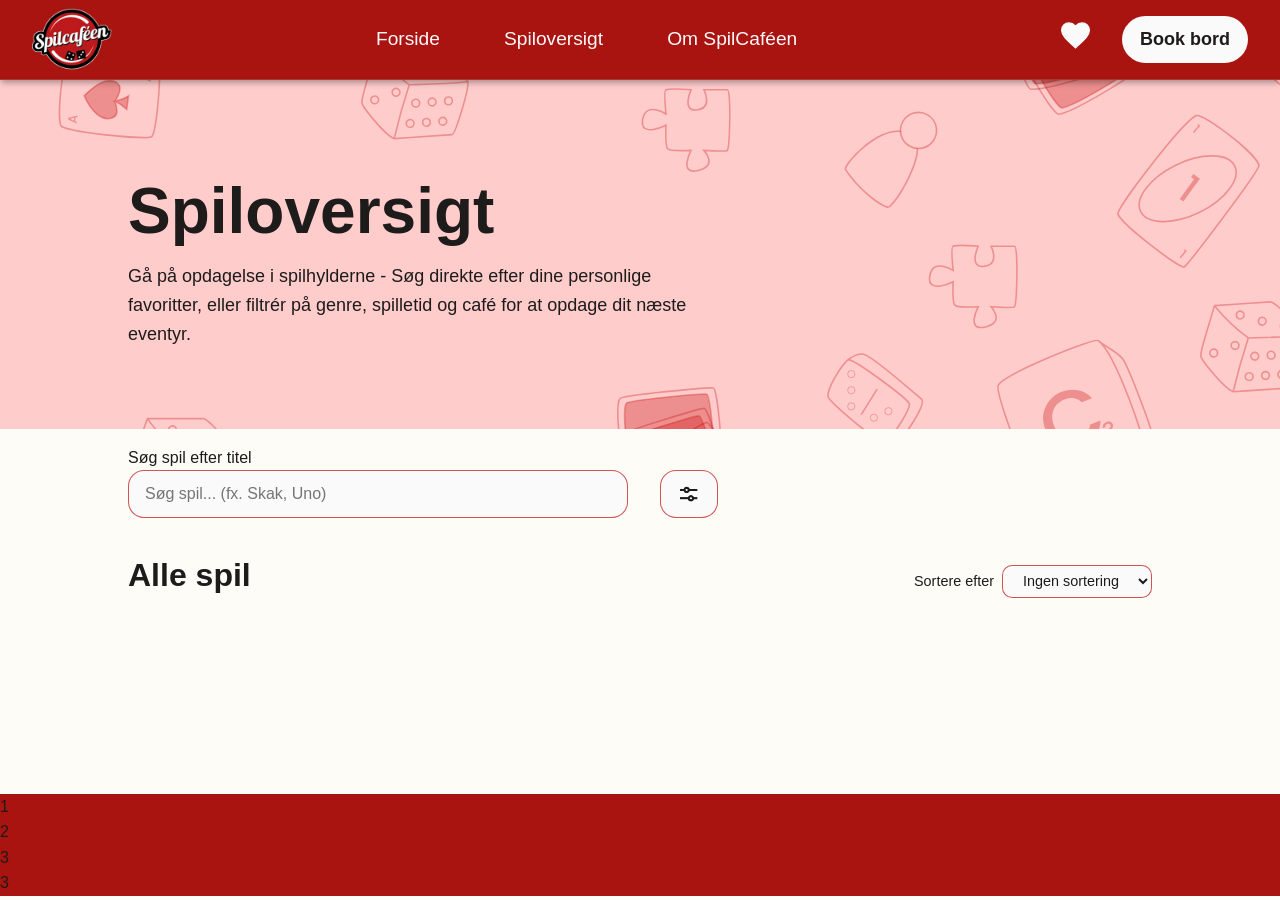
==== index.html @ 8be8ee25 "Header tjekket for semtantik og tilgængelighed Tjekket headeren igennem for semantik, og det så fint" ====
<!DOCTYPE html>
<html lang="da">
  <head>
    <meta charset="UTF-8" />
    <meta name="viewport" content="width=device-width, initial-scale=1.0" />
    <title>Spiloversigt | Spilcaféen</title>
    <link rel="icon" type="image/x-icon" href="/images/logo.png">

    <link rel="stylesheet" href="css/app.css" />
  </head>

  <body>
    <header>

      <!--logo-->
      <a href="index.html" aria-label="Gå til forside" class="logo">
        <img
          src="images/logo.png"
          alt="Spilcafe logo"
          
        />
      </a>

      <!--main navigation-->
      <nav class="main-nav" id="main-navigation" aria-label="Hovedmenu">
        <ul class="nav-list">
          <li><a href="#">Forside</a></li>
          <li><a href="/index.html" aria-current="page">Spiloversigt</a></li>
          <li><a href="#">Om SpilCaféen</a></li>
        </ul>
      </nav>


      <!--header right side container-->
      <div class="header-right">

        <!--favorit-->
        <a href="/favoritside.html" class="favoritelist-link" aria-label="Gå til din favoritliste">
          <img src="/images/hjerte.svg" alt=""> <!--tom alt, fordi vi har et aria-label, så der ik kommer gentagelse-->
        </a>


        <!--book bord-->
        <a href="#" class="book-bord">
          Book bord
        </a>

        <!--burgermenu-->
        <button class="burgermenu" type="button" aria-label="Åbn burgermenu" aria-controls="main-navigation" aria-expanded="false"> <!--Vi sætter aria-expanded="false", så skærmlæsere kan fortælle om den er åben eller lukekt.-->
          <img src="images/burgermenu.svg" alt=""> <!--tom alt, fordi vi har et aria-label, så der ik kommer gentagelse-->
        </button>

      </div>
      
    </header> 

    <main>
      
      <section id="hero-spiloversigt">
        <h1>Spiloversigt</h1>
        <p>Gå på opdagelse i spilhylderne - Søg direkte efter dine personlige favoritter, eller filtrér på genre, spilletid og café for at opdage dit næste eventyr.</p>

      </section>

      <section class="filter-sektion">
        <search class="header-search">
          <label for="header-search-input" class="gem">Søg spil efter titel</label>
          <input
            type="search"
            id="header-search-input"
            placeholder="Søg spil... (fx. Skak, Uno)"
          />
        </search>

        <p id="search-results" class="gem" aria-live="polite"></p>

        
        <button
          type="button"
          id="filter-toggle"
          class="filter-toggle"
          aria-label="Åbn filtre"
        >
          <img src="images/filtrerings-ikon.png" alt="" class="filter-icon" />
          <span id="filter-badge" class="filter-badge" style="display: none"
            >0</span
          >
        </button>

      </section>


      <!-- Filter dropdown panel -->
      <form class="filter-panel" id="filter-panel">
        <div class="filter-panel-content">
          <button type="button" id="filter-panel-close" class="filter-panel-close" aria-label="Luk filter">&#10005;</button>
          <h2>Filtrer spil</h2>

          <!-- Sorter efter -->
          <div class="filter-row">
            <label for="header-sort-select">Sorter efter:</label>
            <select id="header-sort-select">
              <option value="all">Ingen sortering</option>
              <option value="title">Titel (A-Å)</option>
              <option value="title2">Titel (Å-A)</option>
              <option value="rating">Mest populære</option>
            </select>
          </div>

          <!-- Genre -->
          <div class="filter-row">
            <label for="header-genre-select">Genre:</label>
            <select id="header-genre-select">
              <option value="none">Alle genre</option>
            </select>
          </div>

          <!-- Antal spillere -->
          <div class="filter-row">
            <label for="header-players-from">Antal spillere:</label>
            <div class="range-inputs">
              <input
                type="number"
                id="header-players-from"
                placeholder="Fx. 2, 8"
                min="1"
                max="8"
                step="1"
              />
            </div>
          </div>

          <!-- Spilletid -->
          <div class="filter-row">
            <label for="header-playtime-select">Spilletid:</label>
            <select id="header-playtime-select">
              <option value="all">Alle spilletider</option>
              <option value="0-30">Under 30 minutter</option>
              <option value="30-60">30-60 minutter</option>
              <option value="60-120">60-120 minutter</option>
              <option value="120-999">Mere end 2 timer</option>
            </select>
          </div>

          <!-- Sværhedsgrad -->
          <div class="filter-row">
            <label for="header-difficulty-select">Sværhedsgrad:</label>
            <select id="header-difficulty-select">
              <option value="none">Alle sværhedsgrader</option>
              <option value="Let">Let</option>
              <option value="Mellem">Mellem</option>
              <option value="Svær">Svær</option>
            </select>
          </div>

          <!-- Alder -->
          <div class="filter-row">
            <label for="header-age-from">Minium aldersgrænse:</label>
            <div class="range-inputs">
              <input
                type="number"
                id="header-age-from"
                placeholder="Fx. 7, 18"
                min="0"
                max="100"
                step="1"
              />
            </div>
          </div>

          <!-- Location -->
          <div class="filter-row">
            <label for="location-select" aria-label="Vælg lokation">Placering:</label>
            <select id="location-select" class="location-dropdown">
              <option value="all">Alle lokationer</option>
            </select>
          </div> 

          
        

          <div class="filter-actions">
            <button type="button" id="header-clear-filters" class="clear-btn">
              Ryd alle filtre
            </button>
            <button type="button" id="filter-close" class="close-btn">Vis resultater</button>
          </div>
          
        </div>
      </form>

      <section>
        <div class="games-header">
          <h2 id="games-title">Alle spil</h2>
          <div class="sort-controls">
            <label for="main-sort-select">Sortere efter</label>
            <select id="main-sort-select">
              <option value="all">Ingen sortering</option>
              <option value="title">Titel (A-Å)</option>
              <option value="title2">Titel (Å-A)</option>
              <option value="rating">Mest populære</option>
            </select>
          </div>
        </div>
      </section> 

      <!-- Aktiv filtrerings display -->
       <section
        class="active-filters-section"
        id="active-filters-section"
        style="display: none"
      >
        <div class="active-filters-container">
          <div class="active-filters-list" id="active-filters-list">
          </div>
        </div>
      </section> 

      <!-- Game List -->
      <section id="game-list"></section>
    </main>

    <!-- Game Modal -->
    <dialog id="game-dialog">
      <form method="dialog">
        <button id="close-dialog" aria-label="Close">✕</button>
        <div id="dialog-content">
          <!-- Game details will be injected here via JavaScript -->
        </div>
      </form>
    </dialog>

    <footer>
      <nav>
        <ul>
          <li>1</li>
          <li>2</li>
          <li>3</li>
          <li>3</li>
        </ul>
      </nav>
    </footer>

    

    <script src="js/oversigt.js"></script>

  </body>
</html>
---- css/app.css ----
/* ===============
    CSS VARIABLES
   =============== */
:root {
  /* Colors */
  --primary: rgb(169, 19, 16);
  --secondary: rgba(202, 71, 69, 0.923);
  --primary-light: #fdfcf7;
  --secondary-light: #3c4043;

  /* Text - Dark Mode Colors */
  --text: #1E1B1B;
  --text-light: #1E1B1B;  /*Bruges ikke*/

  /* Backgrounds - Dark Mode */
  --bg: #FAFAFA;
  --bg-card: #f5f4f4;

  /* Semantic */
  /* Semantic */
  --success: #34a853;
  --warning: #fbc02d;
  --error: #ea4335;

  /* Effects */
  --shadow: 0 4px 6px -1px rgb(0 0 0 / 0.3);
  --shadow-lg: 0 8px 25px rgba(0, 0, 0, 0.3);
  --radius: 1rem;
  --transition: transform 0.2s ease;
}


/* ===========
    CSS FONTS
   =========== */

.poppins-medium {
  font-family: "Poppins", sans-serif;
  font-optical-sizing: auto;
  font-weight: 500;
  font-style: normal;
}

.poppins-semibold {
  font-family: "Poppins", sans-serif;
  font-optical-sizing: auto;
  font-weight: 600;
  font-style: normal;
}


.dm-sans-bold {
  font-family: "DM Sans", sans-serif;
  font-optical-sizing: auto;
  font-weight: 700;
  font-style: normal;
}

.dm-sans-medium {
  font-family: "DM Sans", sans-serif;
  font-optical-sizing: auto;
  font-weight: 500;
  font-style: normal;
}

/* ========================
    GLOBAL STYLES (LAYOUT)
   ======================== */
* {
  box-sizing: border-box;
  margin: 0;
  padding: 0;
}

body {
  display: flex;
  flex-direction: column;
  flex-wrap: wrap;
  overflow-x: hidden; 
  font-family: poppins-medium, sans-serif;
  font-size: 1rem;
  line-height: 1.6;
  background-color: var(--primary-light);
  
  color: var(--text);
  min-height: 100vh;
  
}

/* Prevent background scroll when modal is open */

main {
  display: flex;
  flex-direction: column;
  width: 100%;
  margin: 0 auto;
  padding-bottom: 5rem;
   
}

body.modal-open {
  overflow: hidden;
}

span {
    color: var(--text-light);
}

h2 {
  font-family: poppins-bold, sans-serif;
  font-size: 32px;

  color: var(--text);
}

h3 {
  font-family: poppins-semibold, sans-serif;
  font-size: 24px;
  color: var(--text);
  line-height: 1.2;
}

p {
    font-family: DM sans-serif-medium, sans-serif;
    font-size: 16px;
    color: var(--text);
}

ul {
  list-style-type: none;
}




/* ============================
         HEADER DESIGN 
============================= */

  header {
    display: flex;
    width: 100%;
    height: 5em;
    background: var(--primary);
    backdrop-filter: blur(20px) saturate(180%);
    border-bottom: 1px solid rgba(172, 198, 201, 0.2);
    color: var(--text);
    
    padding: 1rem 2em;
    justify-content: space-between;
    
    align-items: center;
    position: sticky;
    top: 0;
    
    z-index: 1000;
    transition: var(--transition);
    box-shadow: var(--shadow);
}

.logo {
  display: flex;
  align-items: center;
  justify-content: center;
}

.logo img {
  width: 5em;
  height: auto;
  aspect-ratio: 2/2;
}


.nav-list {
  display: flex;
  flex-direction: row;
  gap: 4em;
  
}

.nav-list a {
  font-size: 1.2em;
  color: var(--bg);
  text-decoration: none;
  
}

.header-right {
  display: flex;
  align-items: center;
  gap: 2em;
}


.favoritelist-link img {
  width: 1.8em;
  height: 1.8em;
  
} 

.book-bord {
  background-color: var(--bg);
  color: var(--text);
  
  font-size: 18px;
  font-weight: 700;
  text-decoration: none;

  padding: 0.5em 1em;
  border-radius: 100px;

}




.burgermenu {
  display: none; /*gemme den til start*/
  background: none;
  border: none;
  cursor: pointer;
  
}

.burgermenu img {
  width: 3em;
  height: 3em;

}

.nav-list a:hover, 
.favoritelist-link:hover,
.burgermenu:hover {
  color: rgb(218, 217, 214);
}

.book-bord:hover {
  background-color: var(--secondary);
}

/*====Focus-visiable====*/
.logo:focus-visible, .nav-list a:focus-visible, 
.favoritelist-link:focus-visible, .book-bord:focus-visible,
.burgermenu:focus-visible  {
  outline: 3px dashed var(--primary-light);
    outline-offset: 3px;

}




/*======Responsiv header======*/
@media (max-width: 900px) {

  header {
    padding: 0.5em 1em;
    height: 4.5em;

  }

  .main-nav {
    display: none;
    position: fixed;
    top: 4.5em;
    right: 0;
    bottom: 0;
    width: 350px;
    height: 100vh;
    padding: 2rem 1.5rem;
    background-color: var(--primary);
    box-shadow: -5px 0 15px rgba(0, 0, 0, 0.25);

    transform: translateX(100%); /* Gemmer menuen ude til højre */
    transition: transform 0.3s ease;
  }

  .main-nav.open {
    display: block;
    transform: translateX(0); /*nustiller position så den bliver synlig på skærmen*/
  }

  .main-nav ul {
    display: flex;
    flex-direction: column;
    align-items: flex-start;
    gap: 1.2em;
    padding: 0;
    margin: 0;
  }

  .main-nav a {
    display: block;
    padding: 0.75rem 0;
    color: var(--bg);

    font-size: 2em;
  }

  .burgermenu {
    display: block;
    align-items: center;
    justify-content: center;
    width: 44px;
    height: 44px;
    padding: 0;
  }

  body.menu-open {
    overflow: hidden; /*så man kan ik scrolle når burgermenuen er åben*/
  }
}

@media (max-width: 400px) {

  header {
    padding: 0.5em 1em;


  }

  .header-right {
    gap: 1em;
  }

  .burgermenu {
    display: block;
  }

  .book-bord {
    font-size: 16px;
  }

}




/* ==================================
   HERO SEKTION - spiloversigt
   ================================ */

   #hero-spiloversigt {
    display: flex;
    flex-direction: column;
    width: 100%;
    background-color: #ffcccc;
    background-image: url('../images/baggrund.svg');
    
    background-position: center ;
    padding: 5em 8em;
    
   }

   #hero-spiloversigt h1 {
    font-size: 4em;
   }

   #hero-spiloversigt p {
    font-size: 18px;
    max-width: 600px;
   }



   /*Responsiv hero*/
   @media (max-width: 768px) {
      #hero-spiloversigt {
         margin-bottom: 2rem;
        padding: 3em 4rem;
        margin: auto;

      }

      #hero-spiloversigt h1 {
         font-size: 2em;

      }


   }






/* ============================================================
   FILTERBAR (SØG/SORT/FILTER/PLAYTIME//RYD-KNAP)
   ===================== */


#genre-select,
#sort-select {
  background: var(--bg-card);
  color: var(--text-light);
  border: 1px solid var(--secondary);
  border-radius: var(--radius);
  padding: 0.75rem 1rem;
  font-size: 1rem;
  transition: var(--transition);
  box-shadow: var(--shadow);
}


#genre-select:focus,
#sort-select:focus {
  outline: 2px solid var(--secondary);
  border-color: var(--secondary);
}



#genre-select,
#sort-select {
  min-width: 160px;
  cursor: pointer;
}

/* Playtime filter styling */
.playtime-filter {
  display: flex;
  align-items: center;
  gap: 0.5rem;
}

.playtime-filter label {
  font-size: 0.875rem;
  color: var(--text-light);
  white-space: nowrap;
}

.playtime-filter input {
  width: 80px;
  background: var(--bg-card);
  color: var(--text);
  border: 1px solid var(--secondary);
  border-radius: var(--radius);
  padding: 0.75rem 1rem;
  font-size: 1rem;
  transition: var(--transition);
  box-shadow: var(--shadow);
}

.playtime-filter input:focus {
  outline: 2px solid var(--secondary);
  border-color: var(--secondary);
}


/* Ryd-knap styling */

#clear-filters {
  background: var(--bg-card);
  color: var(--text-light);
  border: 1px solid var(--secondary);
  border-radius: var(--radius);
  padding: 0.75rem 1rem;
  font-size: 1rem;
  transition: var(--transition);
  box-shadow: var(--shadow);
  cursor: pointer;
  font-weight: 500;
}

#clear-filters:hover {
  background: var(--error);
  color: white;
  border-color: var(--error);
  transform: translateY(-2px);
}

#clear-filters:focus {
  outline: 2px solid var(--secondary);
  border-color: var(--secondary);
}

.no-results {
  text-align: center;
  color: var(--text-light);
  font-size: 1.2rem;
  margin: 2rem 0;
  padding: 2rem;
  background: var(--bg-card);
  border-radius: var(--radius);
}
/* Range grupper */
.range-group {
  flex: 1;
}

.range-label {
  margin-bottom: 0.5rem;
}

.range-inputs {
  display: flex;
  align-items: center;
  gap: 0.5rem;

}

.range-separator {
  color: var(--secondary);
  font-weight: bold;
  font-size: 1.2rem;
}




/*======================
      FILTER Sektion
=========================*/
.filter-sektion {
  display: flex;
  flex-wrap: wrap;
  width: 100%;
  justify-content:flex-start;
  padding: 1em 8rem;

  align-items: flex-end;

  gap: 1em;

}

/*===============
    Søgefelt
=============*/
.header-controls {
  display: flex;
  align-items: center;
  gap: 1rem;
  margin-right: 2rem;
  justify-self: end;
}

.header-search {
  display: flex;
  flex-direction: column;
  flex: 1 1 200px;
  min-width: 100px;
  max-width: 500px;
}

.header-search input {
  
  padding: 0.75rem 1rem;
  border: 1px solid var(--secondary);
  border-radius: var(--radius);
  background: var(--bg);
  color: var(--text);
  font-size: 1rem;
  max-width: 50em;
  height: 3em;
  transition: var(--transition);
}

.header-search input:focus {
  outline: none;
  border-color: var(--primary);
  box-shadow: 0 0 0 2px rgba(199, 2, 0, 0.1);
}


/*===============
    Filter
=============*/
/* Filtrering-ikon styling */
.filter-icon {
  width: 24px;
  height: 24px;
  transition: var(--transition);
}

/* Filtrering toggle button */
.filter-toggle {
  height: 48px;
  position: relative;
  background: var(--bg);
  border: 1px solid var(--secondary);
  border-radius: var(--radius);
  padding: 1rem;
  cursor: pointer;
  transition: var(--transition);
  display: flex;
  align-items: center;
  justify-content: center;
  color: var(--text);
}


.filter-toggle:hover {
  border-color: var(--primary);
  background: var(--primary);
  color: white;
}

.filter-toggle.active {
  background: var(--primary);
  color: white;
  border-color: var(--primary);
}

.filter-toggle:hover .filter-icon {
  filter: brightness(0) invert(1); /* Gør billedet hvidt ved hover */
}

.filter-toggle.active .filter-icon {
  filter: brightness(0) invert(1); /* Gør billedet hvidt når aktiv */
}

/* Filtrering badge (antal aktive filtre) */
.filter-badge {
  position: absolute;
  top: -5px;
  right: -5px;
  background: var(--error);
  color: white;
  border-radius: 50%;
  width: 20px;
  height: 20px;
  font-size: 0.75rem;
  display: flex;
  align-items: center;
  justify-content: center;
  font-weight: 600;
}

/*======================
    FILTER PANELET - OPEN
=========================*/
  /* Filter panel dropdown */
  .filter-panel {
    position: absolute;
    top: 10%;
    right: 2rem;
    background: var(--bg);
    border: 1px solid var(--secondary);
    border-radius: var(--radius);
    box-shadow: var(--shadow-lg);
    padding: 1.5rem;
    min-width: 450px;
    max-height: 90vh;
    overflow-y: auto;
    z-index: 1001;
    display: none;
  }

  .filter-panel.open {
    display: block;
    animation: slideDown 0.2s ease;
  }

  .filter-panel-content {
    position: relative;
  }

  .filter-panel-close {
    position: absolute;
    top: 0em;
    right: 0em;
    width: 1em;
    height: 1em;
    display: flex;
    align-items: center;
    justify-content: center;
    background-color: transparent;
    border: none;
    padding: 0.8em;
    
    border-radius: 100px;
    font-size: 1.5em;
    cursor: pointer;
  }

  .filter-panel-close:hover {
    background-color: var(--error);
    color: var(--primary-light);
  }



  @keyframes slideDown {
    from {
      opacity: 0;
      transform: translateY(-10px);
    }
    to {
      opacity: 1;
      transform: translateY(0);
    }
  }



  .filter-panel h2 {
    margin: 0 0 1rem 0;
    color: var(--text);
    font-size: 1.125rem;
    font-weight: 600;
  }

  .filter-row {
    display: flex;
    flex-direction: column;
    gap: 0.5rem;
    margin-bottom: 1rem;
  }

  .filter-row label {
    font-weight: 500;
    color: var(--text);
    font-size: 0.9rem;
  }

  .filter-row select,
  .filter-row input {
    padding: 0.5rem;
    border: 1px solid var(--secondary);
    border-radius: calc(var(--radius) * 0.5);
    background: var(--bg-card);
    color: var(--text);
    font-size: 0.9rem;
  }

  .filter-row select:focus,
  .filter-row input:focus {
    outline: none;
    border-color: var(--primary);
  }

  .range-inputs {
    display: flex;
    align-items: center;
    gap: 0.5rem;
  }

  .range-inputs input {
    flex: 1;
  }

  .range-inputs span {
    color: var(--text-light);
    font-size: 0.9rem;
  }

  .filter-actions {
    display: flex;
    gap: 1rem;
    justify-content: space-between;
    margin-top: 1.5rem;
    padding-top: 1rem;
    border-top: 1px solid var(--secondary);
  }

  .clear-btn,
  .close-btn {
    padding: 0.5rem 1rem;
    border-radius: calc(var(--radius) * 0.5);
    font-size: 0.9rem;
    cursor: pointer;
    transition: var(--transition);
    border: 1px solid;
  }

  .clear-btn {
    background: transparent;
    color: var(--error);
    border-color: var(--error);
  }

  .clear-btn:hover {
    background: var(--error);
    color: white;
  }

  .close-btn {
    background: var(--primary);
    color: white;
    border-color: var(--primary);
  }

  .close-btn:hover {
    background: transparent;
    color: var(--primary);
  }



  /* RESPONSIV Filter sektion */
/* Table og mindre mobile enheder (Breakpoints) */
@media (max-width: 768px) {

  .header-controls {
    gap: 0.5rem;
    margin-right: 0.5rem;
  }
  .header-search input {
    
    font-size: 0.9rem;
  }

  .filter-sektion {
    padding: 1em 2em;
  }

  .filter-panel {
    right: 0.5rem;
    left: 0.5rem;
    min-width: auto;
    max-width: none;
  }
  .filter-actions {
    flex-direction: column;
    gap: 0.5rem;
  }
}


/* =================================
   SPILOVERSIGT overskrift og sortering)
   ================================= */

.games-header {
  display: flex;
  flex-wrap: wrap;
  justify-content: space-between;
  align-items: baseline;
  margin-bottom: 2rem;
  padding: 1em 8rem;
  margin: auto;
  
}

.sort-controls {
  display: flex;
  align-items: baseline;
  gap: 0.5rem;  
}

.sort-controls label {
  font-weight: 500;
  color: var(--text);
  font-size: 0.9rem;
  
}

#main-sort-select {
  cursor: pointer;
}

.sort-controls select {
  padding: 0.5rem;
  
  color: var(--text);
  font-size: 0.9rem;
  min-width: 150px;
  
  padding: 0.4rem 1rem;
  border: 1px solid var(--secondary);
  border-radius: 10px;
  background: var(--bg);
  
}

.sort-controls select:focus {
  outline: none;
  border-color: var(--primary);
}

/* Responsive breakpoints */
@media (max-width: 768px) {
  .games-header {
    flex-direction: row;
    justify-content: space-between;
    align-items: baseline;
    gap: 0.5rem;
    margin-bottom: 2rem;
    padding: 1em 2rem;
    margin: auto;
    
  }
  
  .games-header h2 {
    font-size: 1.25rem;
    margin: 0;
  }
  
  .sort-controls {
    align-self: auto;
    align-items: baseline;
  }
  
  .sort-controls label {
    font-size: 0.8rem;
  }
  
  .sort-controls select {
    font-size: 0.8rem;
    min-width: 120px;
    padding: 0.4rem;
  }
}




/* =======================
   ACTIVE FILTERS DISPLAY
   ======================= */

  .active-filters-section {
    width: 100%;
    padding: 1em 8rem;
    margin-top: -1rem; /* Close spacing to games header */
  }

  .active-filters-container {
    display: flex;
    align-items: center;
    width: 100%;
    gap: 0.75rem;
    flex-wrap: wrap;
  }

  .active-filters-label {
    font-size: 0.9rem;
    color: #666;
    font-weight: 500;
    white-space: nowrap;
  }

  .active-filters-list {
    display: flex;
    gap: 0.5rem;
    flex-wrap: wrap;
    align-items: center;
  }

  .active-filter-tag {
    display: inline-flex;
    align-items: center;
    gap: 0.375rem;
    background: var(--primary); /* Rød baggrund */
    color: var(--primary-light);
    padding: 1rem 1.5rem;
    border-radius: 20px;
    font-size: 0.85rem;
    font-weight: 500;
    border: none;
    cursor: pointer;
    transition: all 0.2s ease;
    white-space: nowrap;
  }

  .active-filter-tag:hover {
    background: var(--secondary); /* Mørkere rød ved hover */
    transform: translateY(-1px);
    box-shadow: 0 2px 8px rgba(231, 76, 60, 0.3);
  }

  .active-filter-tag:active {
    transform: translateY(0);
  }

  .filter-remove-icon {
    font-size: 0.9rem;
    font-weight: bold;
    line-height: 1;
    margin-left: 0.25rem;
    color: var(--primary-light);
  }

  /* Responsive design for smaller screens */
  @media (max-width: 768px) {
    .active-filters-section {
      padding: 1em 2rem;
    }


    .active-filters-container {
      flex-direction: column;
      align-items: flex-start;
      gap: 0.5rem;
      

    }
    
    .active-filters-label {
      font-size: 0.8rem;
    }
    
    .active-filter-tag {
      font-size: 0.8rem;
      padding: 0.4rem 0.8rem;
    }
  }



  /* ================================
     GAME GRID og RESPONSIVE LAYOUT 
  ================================*/

  #game-list, .game-grid {
    display: grid;
    width: 100%;
    grid-template-columns: repeat(1, 1fr); /*mobil, 1 kolonne i grided.*/
    gap: 1.5rem;
    
    margin: auto;
    margin-bottom: 2rem;
      padding: 1em 2rem;
  } 

  /* Tablet - op til 2 kolonner */
  @media (min-width: 600px) {
    #game-list, .game-grid {
      grid-template-columns: repeat(auto-fill, minmax(250px, 1fr)); /*den propper så mange kolonner ind der overhovedet er plads til. Med en min bredde på 250px for hver kolonne*/
      gap: 2rem;
      padding: 2em 8rem;
      
    }
  }


  /* Store skærme - 4 kolonner */
  @media (min-width: 1400px) {
    #game-list, .game-grid {
      padding: 1em 8rem;
    
    }
  }


  /* =====================
           GAME CARDS
   ===================== */
  .game-card {
    display: flex;
    flex-direction: column;
    background: var(--bg-card);
    border-radius: var(--radius);
    box-shadow: var(--shadow);
    overflow: hidden;
    transition: var(--transition);
    cursor: pointer;
    position: relative;
  }

  .game-card:hover {
    transform: translateY(-5px);
    box-shadow: var(--shadow-lg);
    border-color: var(--secondary);
  }

  .game-card:focus-visible {
    outline: 3px solid var(--secondary);
    outline-offset: 2px;
  }

  .game-poster {
     width: 100%;
    height: auto; 
    aspect-ratio: 4/4;
    
    max-height: 150em;
    object-fit: contain;
    transition: var(--transition);
  }


  .game-card:hover .game-poster {
    transform: scale(1.0);
  }

  
  .game-info {
    
    padding: 1.5rem;
  }

  .game-info h3 {
    color: var(--text);
    display: flex;
    align-items: flex-start;
    justify-content: space-between;
    gap: 0.5rem;
    margin-bottom: 0.5rem;
  }

  .game-card-overskrift {
    display: flex;
    flex-direction: row;
    justify-content: space-between;

  }

  .info-liste {
    list-style-type: none;
  }

  .game-genre {
    color: var(--text-light);
    font-size: 0.9rem;
    margin-bottom: 0.75rem;
  }

  .game-rating {
    color: var(--text);
    margin-bottom: 0.5rem;
    display: flex;
    align-items: center;
    gap: 0.25rem;
  }

  .rating-icon {
    width: 1.5em;
    height: 1.5em;
    
  }

  .game-shelf {
  color: var(--text-light); 
  border: 2px solid var(--primary); /* Tykkelse, tekst og farve */
  padding: 5px 30px; /* Afstand mellem tekst og kant */
  display: inline-block; /* Så kanten passer præcist til teksten */
  border-radius: 25px;
  margin-bottom: 20px;
  align-items: center;
  justify-content: center;
  }


  /* Icon styling game cards (og detaljeside)*/
  .players-icon,
  .playtime-icon,
  .genre-icon,
  .age-icon, /* Detaljeside alders ikon */
  .difficulty-icon /* Detaljeside sværhedsgrad ikon */
  {
    width: 25px;
    height: 25px;
    margin-right: 10px;
  }

  /* Align game info items with icons */
  .game-players,
  .game-playtime,
  .game-genre {
    display: flex;
    align-items: center;
    margin-bottom: 0.5rem;
    color: var(--text-light);
    font-size: 0.9rem;
  }

  


 /*===================================
          FAVORIT KNAPPER
 ===============================*/ 
    /* Favorite icon positioning */
    .favorite-btn {
      position: absolute;
      top: 10px;
      right: 10px;
      width: 32px;
      height: 32px;

      display: flex;
      justify-content: center;
      align-items: center;

      cursor: pointer;
      background: rgba(255, 255, 255, 0.9);
      border: 1px solid rgba(0, 0, 0, 0.2);
      border-radius: 50%;
      transition: transform 0.2s ease, background 0.2s ease;
      box-shadow: 0 2px 4px rgba(0, 0, 0, 0.2);

      /* Touch-friendly minimum size */
      min-width: 44px;
      min-height: 44px;
    }

    .favorite-btn:hover {
      transform: scale(1.1);
      background: rgba(255, 255, 255, 1);
      box-shadow: 0 4px 8px rgba(0, 0, 0, 0.3);
    }

    .favorite-btn:focus-visible {
      outline: 3px solid var(--secondary);
      outline-offset: 2px;
    }

    /* Active state for mobile touch feedback */
    .favorite-btn:active {
      transform: scale(0.95);
      background: rgba(240, 240, 240, 1);
    }

    .favorite-icon {
      width: 2.5em;
      height: 2.5em;
      
      pointer-events: none;
      
    }

/* =====================
    DIALOG/MODAL GAME
===================== */

   .modal-game-card {
    display: flex;
    flex-wrap: wrap; 
    justify-content: center;
    align-items: top;

   }



  dialog#game-dialog {
    border: none;
    border-radius: var(--radius);
    box-shadow: var(--shadow-lg);
    padding: 0;
    max-width: min(95vw, 1000px);
    max-height: 90vh;
    background: var(--bg-card);
    color: var(--text);
    overflow: hidden;
    position: fixed;
    margin: auto;
    width: min(95vw, 1000px);
  }


  dialog#game-dialog::backdrop {
    background: rgba(0, 0, 0, 0.5);
    backdrop-filter: blur(8px);
  }

  #close-dialog {
    position: absolute;
    top: 1rem;
    right: 1rem;
    background: rgba(255, 255, 255, 0.9);
    color: var(--text-light);
    border: none;
    border-radius: 50%;
    width: 2.5rem;
    height: 2.5rem;
    font-size: 1.25rem;
    cursor: pointer;
    display: flex;
    align-items: center;
    justify-content: center;
    transition: var(--transition);
    z-index: 10;
  }

  #close-dialog:hover {
    background: var(--error);
    color: white;
    transform: scale(1.1);
  }

  #dialog-content {
    padding: 3rem;
    display: grid;
    grid-template-columns: 1fr;
    gap: 2rem;
    align-items: start;
    overflow-y: auto;
    max-height: 90vh;
    text-align: center;
  }

  .game-poster-container {
    position: relative; /* Positioning context for favorit-ikon */
    display: inline-block;
    margin: 20px auto;
  }

  #dialog-content img.game-poster {
    width: auto;
    height: auto;
    max-height: 400px;
    max-width: 350px;
    object-fit: cover;
    border-radius: var(--radius);
    box-shadow: var(--shadow);
  }

  .game-description {
    margin-top: 10px;
    color: var(--text-light);
    font-size: 1rem;
    line-height: 1.5;
  }

  .dialog-game-info {
    display: flex;
    flex-direction: column;
    max-width: 30em;
  }


  .dialog-game-info .game-shelf {
  color: var(--text-light); 
  border: 2px solid var(--primary);
  padding: 5px 100px;
  display: inline-block;
  border-radius: 25px;
  margin-bottom: 20px;
  margin-top: 30px;
  
  }

  #dialog-content .game-rules {
    font-size: 0.9rem;
    line-height: 1.4;
    word-wrap: break-word;
    max-width: 90%;
    margin: 1rem auto;
    text-align: left;
  }

  /* Dialog ikoner i Grid layout */
  #dialog-content .game-icons-grid {
    display: grid;
    grid-template-columns: auto auto auto;
    grid-template-rows: auto auto;
    column-gap: 5rem;
    margin: 1rem auto; /* Samme margin som game-rules */
    justify-content: center;  /* centrér hele gridlayoutet */
    justify-items: start; /* men behold venstrejusteret indhold */
    align-items: center;
    margin-bottom: 30px;
  }

  #dialog-content .game-icons-grid p {
    margin-top: 10px;
    display: flex;
    color: var(--text);
  }

  /* Focus styles for keyboard navigation */
  .game-card:focus-visible,
  #close-dialog:focus-visible {
    outline: 3px solid var(--secondary);
    outline-offset: 2px;
  }

  /* Styling af hjerte ikon på detaljeside - samme styling som game cards */

  #dialog-content .favorite-btn {
    position: absolute;
    top: 10px;
    right: 10px;
    width: 32px;
    height: 32px;
    cursor: pointer;
    background: rgba(255, 255, 255, 0.9);
    border: 1px solid rgba(0, 0, 0, 0.2);
    border-radius: 50%;
    padding: 6px;
    transition: transform 0.2s ease, background 0.2s ease;
    box-shadow: 0 2px 4px rgba(0, 0, 0, 0.2);

    /* Touch-friendly minimum size */
    min-width: 44px;
    min-height: 44px;
  }

  .favorite-btn:hover {
    transform: scale(1.1);
    background: rgba(255, 255, 255, 1);
    box-shadow: 0 4px 8px rgba(0, 0, 0, 0.3);
  }

  /* Active state for mobile touch feedback */
  .favorite-btn:active {
    transform: scale(0.95);
    background: rgba(240, 240, 240, 1);
  }



/* ==========================================
     RESPONSIVT DESIGN FOR DIALOG MODALET  
 ============================================*/


/* Tablet og større mobile enheder (breakpoints) */
@media (max-width: 768px) {
  #dialog-content {
    grid-template-columns: 1fr;
    padding: 1.5rem;
    gap: 1.5rem;
    text-align: center;
  }
   .game-poster-container {
    margin: 20px auto;
  }
   #dialog-content img.game-poster {
    max-width: 300px;
  }
}

/* Smartphones/iPhone (breakpoints) */
@media (max-width: 480px) {
  dialog#game-dialog {
  max-width: 100vw;
  width: 100vw;
  height: 100vh;
  max-height: 100vh;
  border-radius: 0;
  margin: 0;
  }
  #dialog-content {
    padding: 1rem;
    overflow-x: hidden;
    word-wrap: break-word;
  }
  .game-poster-container {
    margin: 20px auto;
  }
  #dialog-content img.game-poster {
    max-width: 250px;
    width: 100%;
    height: auto;
  }
  #dialog-content .game-icons-grid {
    column-gap: 2rem;
    grid-template-columns: auto auto;
    grid-template-rows: auto auto auto;
    max-width: 90%; /* Samme bredde som game-rules på mobile også */
  }
  #dialog-content .game-icons-grid p {
    font-size: 0.8rem;
    word-break: break-word;
  }
  #dialog-content h1 {
    font-size: 1.5rem;
    word-wrap: break-word;
  }
  #dialog-content .game-rules {
    font-size: 0.9rem;
    line-height: 1.4;
    word-wrap: break-word;
    max-width: 90%;
    margin: 1rem auto;
  }
}


footer {
  display: grid;
  grid-template-columns: repeat(auto-fill, minmax(250px, 1fr));
  width: 100%;
  background-color: var(--primary);
}
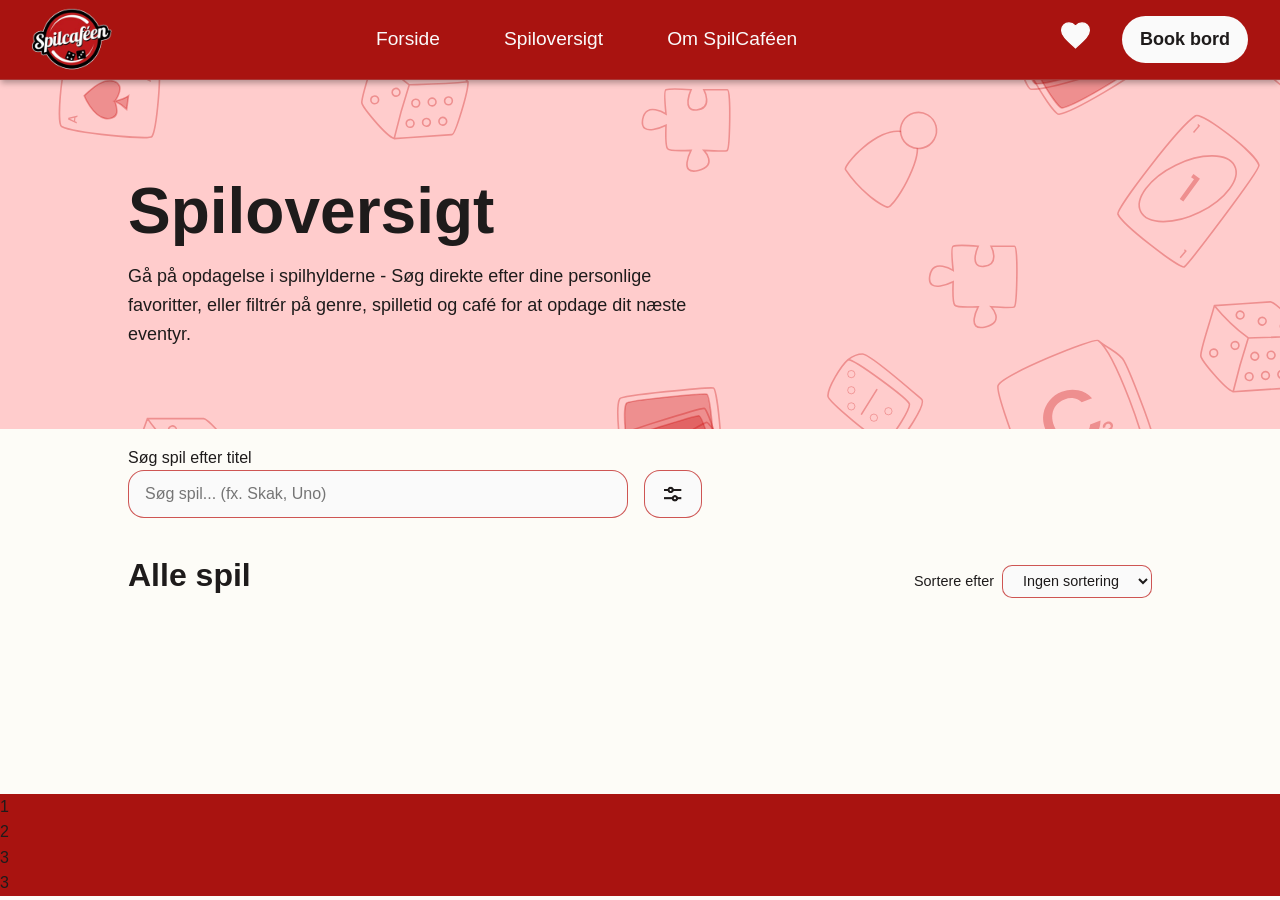
==== commit f402a956: "Finpudset filter-sektion med små rettelser, arialabel, tekster, type Der var nogle forbedringer der " ====
--- a/index.html
+++ b/index.html
@@ -63,6 +63,8 @@
       </section>
 
       <section class="filter-sektion">
+
+        <!--Søgefelt-->
         <search class="header-search">
           <label for="header-search-input" class="gem">Søg spil efter titel</label>
           <input
@@ -72,28 +74,24 @@
           />
         </search>
 
-        <p id="search-results" class="gem" aria-live="polite"></p>
-
-        
+        <!--Filter knap-->
         <button
           type="button"
           id="filter-toggle"
           class="filter-toggle"
-          aria-label="Åbn filtre"
-        >
+          aria-label="Åbn filtre">
+
           <img src="images/filtrerings-ikon.png" alt="" class="filter-icon" />
           <span id="filter-badge" class="filter-badge" style="display: none"
-            >0</span
-          >
+            >0</span>
         </button>
 
-      </section>
-
-
-      <!-- Filter dropdown panel -->
+
+        <!-- Filter dropdown panel -->
       <form class="filter-panel" id="filter-panel">
+
         <div class="filter-panel-content">
-          <button type="button" id="filter-panel-close" class="filter-panel-close" aria-label="Luk filter">&#10005;</button>
+          <button type="button" id="filter-panel-close" class="filter-panel-close" aria-label="Luk filter"><span>&#10005;</span></button>
           <h2>Filtrer spil</h2>
 
           <!-- Sorter efter -->
@@ -117,18 +115,19 @@
 
           <!-- Antal spillere -->
           <div class="filter-row">
-            <label for="header-players-from">Antal spillere:</label>
-            <div class="range-inputs">
+            <label for="header-players-from">Antal spillere (minium):</label>
+
               <input
                 type="number"
                 id="header-players-from"
-                placeholder="Fx. 2, 8"
+                class="range-inputs"
+                placeholder="Fx. 2"
                 min="1"
                 max="8"
                 step="1"
               />
-            </div>
-          </div>
+          </div>
+          
 
           <!-- Spilletid -->
           <div class="filter-row">
@@ -155,32 +154,32 @@
 
           <!-- Alder -->
           <div class="filter-row">
-            <label for="header-age-from">Minium aldersgrænse:</label>
-            <div class="range-inputs">
+            <label for="header-age-from">Aldersgrænse (minium):</label>
+            
               <input
                 type="number"
                 id="header-age-from"
-                placeholder="Fx. 7, 18"
+                class="range-inputs"
+                placeholder="Fx. 18"
                 min="0"
                 max="100"
                 step="1"
               />
-            </div>
+            
           </div>
 
           <!-- Location -->
           <div class="filter-row">
-            <label for="location-select" aria-label="Vælg lokation">Placering:</label>
+            <label for="location-select">Lokation:</label>
             <select id="location-select" class="location-dropdown">
               <option value="all">Alle lokationer</option>
             </select>
           </div> 
 
-          
-        
-
+
+          <!-- Knapper ryd og vis -->
           <div class="filter-actions">
-            <button type="button" id="header-clear-filters" class="clear-btn">
+            <button type="reset" id="header-clear-filters" class="clear-btn">
               Ryd alle filtre
             </button>
             <button type="button" id="filter-close" class="close-btn">Vis resultater</button>
@@ -188,6 +187,10 @@
           
         </div>
       </form>
+
+      </section>
+
+
 
       <section>
         <div class="games-header">
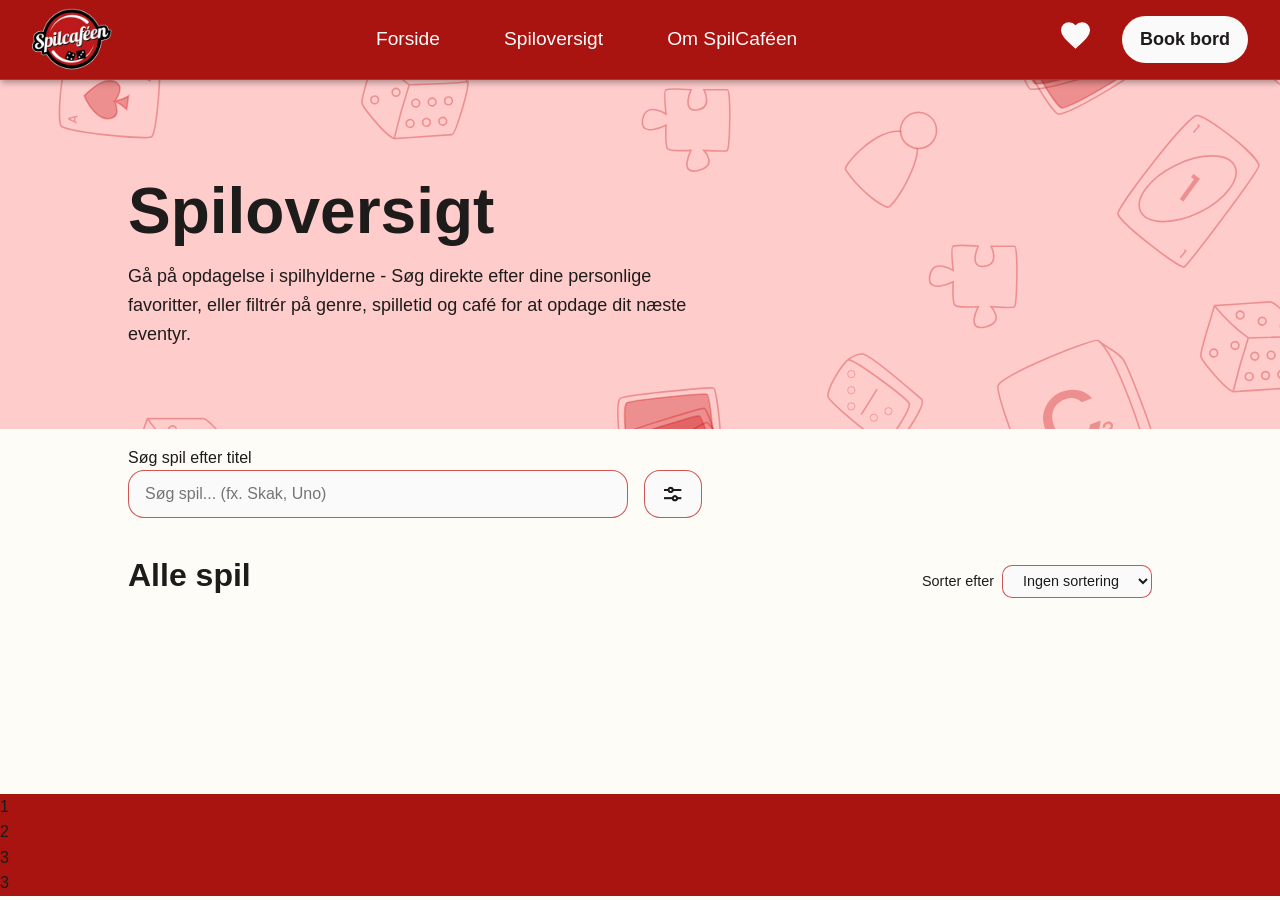
==== commit 9faadb7f: "Tilføjet aria-labelledby og aria-label + dekroative billeder = alt"" Tilføjet aria-labelledby til ac" ====
--- a/index.html
+++ b/index.html
@@ -66,7 +66,7 @@
 
         <!--Søgefelt-->
         <search class="header-search">
-          <label for="header-search-input" class="gem">Søg spil efter titel</label>
+          <label for="header-search-input">Søg spil efter titel</label>
           <input
             type="search"
             id="header-search-input"
@@ -196,7 +196,7 @@
         <div class="games-header">
           <h2 id="games-title">Alle spil</h2>
           <div class="sort-controls">
-            <label for="main-sort-select">Sortere efter</label>
+            <label for="main-sort-select">Sorter efter</label>
             <select id="main-sort-select">
               <option value="all">Ingen sortering</option>
               <option value="title">Titel (A-Å)</option>
@@ -212,7 +212,10 @@
         class="active-filters-section"
         id="active-filters-section"
         style="display: none"
-      >
+        aria-labelledby="active-filters-heading"> <!--så er sektionen tilkoblet en h2'er, og dermed kan skærmlæsebruger forstå hvilke sektion vi er i-->
+
+        <h2 id="active-filters-heading" class="gem">Aktive filtreringer</h2>
+
         <div class="active-filters-container">
           <div class="active-filters-list" id="active-filters-list">
           </div>
@@ -221,6 +224,7 @@
 
       <!-- Game List -->
       <section id="game-list"></section>
+      
     </main>
 
     <!-- Game Modal -->
--- a/css/app.css
+++ b/css/app.css
@@ -130,7 +130,9 @@
   list-style-type: none;
 }
 
-
+.gem {
+  display: none;
+}
 
 
 /* ============================
@@ -381,10 +383,6 @@
    }
 
 
-
-
-
-
 /* ============================================================
    FILTERBAR (SØG/SORT/FILTER/PLAYTIME//RYD-KNAP)
    ===================== */
@@ -557,11 +555,6 @@
   transition: var(--transition);
 }
 
-.header-search input:focus {
-  outline: none;
-  border-color: var(--primary);
-  box-shadow: 0 0 0 2px rgba(199, 2, 0, 0.1);
-}
 
 
 /*===============
@@ -769,6 +762,7 @@
     background: transparent;
     color: var(--error);
     border-color: var(--error);
+    
   }
 
   .clear-btn:hover {
@@ -1056,10 +1050,7 @@
     border-color: var(--secondary);
   }
 
-  .game-card:focus-visible {
-    outline: 3px solid var(--secondary);
-    outline-offset: 2px;
-  }
+  
 
   .game-poster {
      width: 100%;
@@ -1193,11 +1184,7 @@
       box-shadow: 0 4px 8px rgba(0, 0, 0, 0.3);
     }
 
-    .favorite-btn:focus-visible {
-      outline: 3px solid var(--secondary);
-      outline-offset: 2px;
-    }
-
+    
     /* Active state for mobile touch feedback */
     .favorite-btn:active {
       transform: scale(0.95);
@@ -1352,12 +1339,7 @@
     color: var(--text);
   }
 
-  /* Focus styles for keyboard navigation */
-  .game-card:focus-visible,
-  #close-dialog:focus-visible {
-    outline: 3px solid var(--secondary);
-    outline-offset: 2px;
-  }
+  
 
   /* Styling af hjerte ikon på detaljeside - samme styling som game cards */
 
@@ -1468,3 +1450,19 @@
   width: 100%;
   background-color: var(--primary);
 }
+
+
+
+/*=========================
+       Focus-visiable
+===========================*/
+.header-search input:focus-visible, .filter-toggle:focus-visible, .filter-panel-close:focus-visible,
+#header-sort-select:focus-visible, #header-genre-select:focus-visible, #header-players-from:focus-visible,
+#header-playtime-select:focus-visible, #header-difficulty-select:focus-visible, #header-age-from:focus-visible,
+#location-select:focus-visible, #header-clear-filters:focus-visible, #filter-close:focus-visible, 
+#main-sort-select:focus-visible, .game-card:focus-visible, .favorite-btn:focus-visible, #close-dialog:focus-visible,
+.active-filter-tag:focus-visible
+{
+  outline: 2px dashed var(--error);
+    
+}
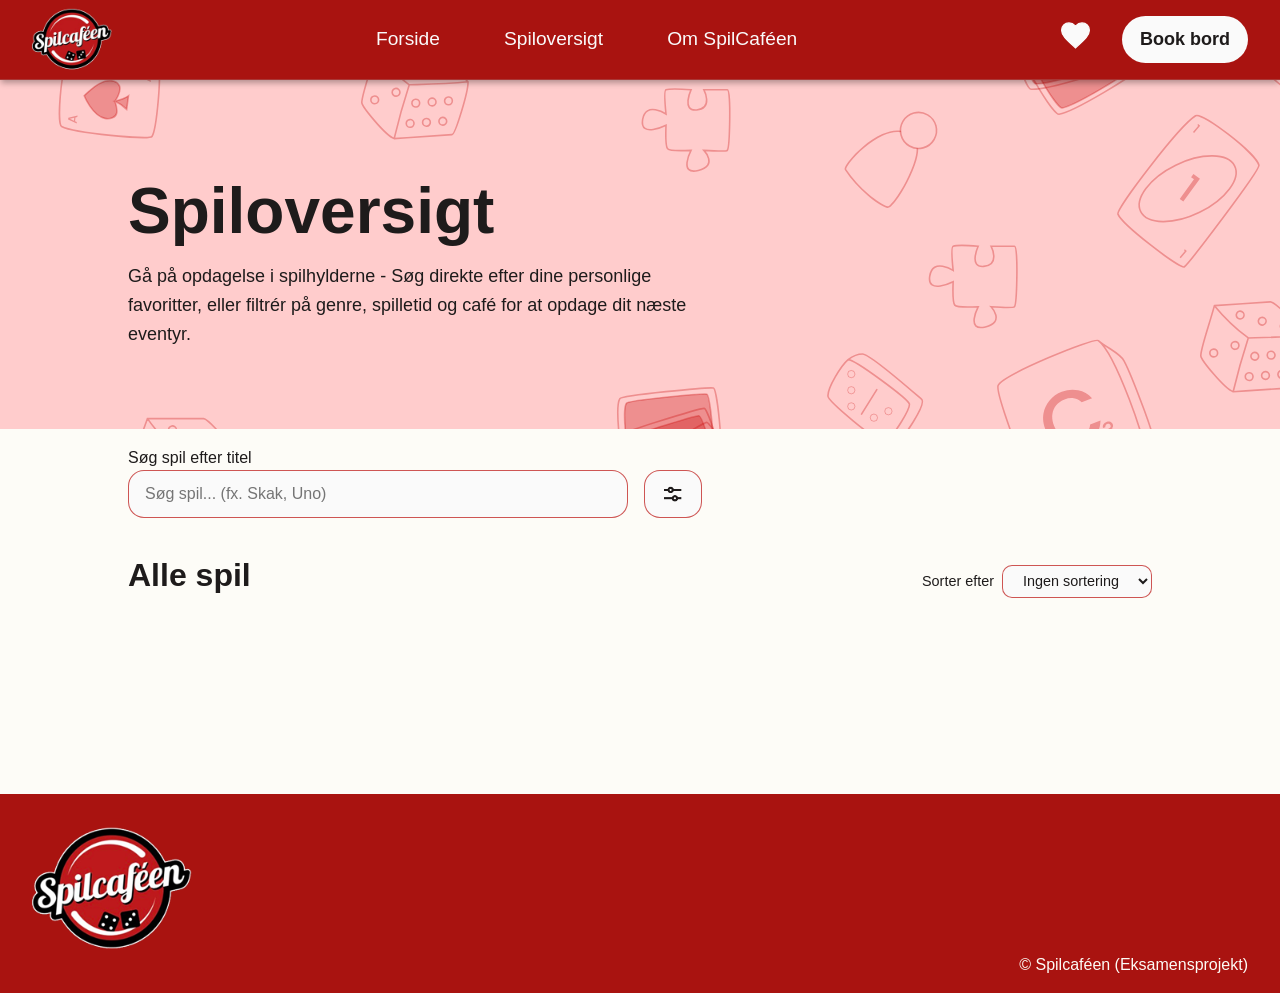
==== commit 2c32ce5c: "Footer - en meget simpel footer er lavet Jeg lavede en meget simpelfooter, så det viser brugeren at " ====
--- a/index.html
+++ b/index.html
@@ -238,14 +238,16 @@
     </dialog>
 
     <footer>
-      <nav>
-        <ul>
-          <li>1</li>
-          <li>2</li>
-          <li>3</li>
-          <li>3</li>
-        </ul>
-      </nav>
+        <a href="index.html" aria-label="Gå til forside" class="logo-footer">
+          <img
+            src="images/logo.png"
+            alt="Spilcafe logo"
+          />
+        </a>
+
+        <p>© Spilcaféen (Eksamensprojekt)</p>
+      
+     
     </footer>
 
     
--- a/css/app.css
+++ b/css/app.css
@@ -1124,6 +1124,11 @@
   justify-content: center;
   }
 
+  .game-age, .game-difficulty {
+    display: flex;
+    justify-content: flex-end;
+  }
+
 
   /* Icon styling game cards (og detaljeside)*/
   .players-icon,
@@ -1444,11 +1449,31 @@
 }
 
 
+/*=========================
+       Footer
+===========================*/
+
 footer {
-  display: grid;
-  grid-template-columns: repeat(auto-fill, minmax(250px, 1fr));
-  width: 100%;
+  display: flex;
+  flex-direction: wrap;
+  flex-wrap: wrap;
+  padding: 1em 2em;
+  justify-content: space-between;
+  align-items: flex-end;
+
   background-color: var(--primary);
+  
+}
+
+.logo-footer img {
+  height: 10em;
+  width: 10em;
+
+}
+
+footer p {
+  color: var(--primary-light);
+  font-size: 16px;
 }
 
 
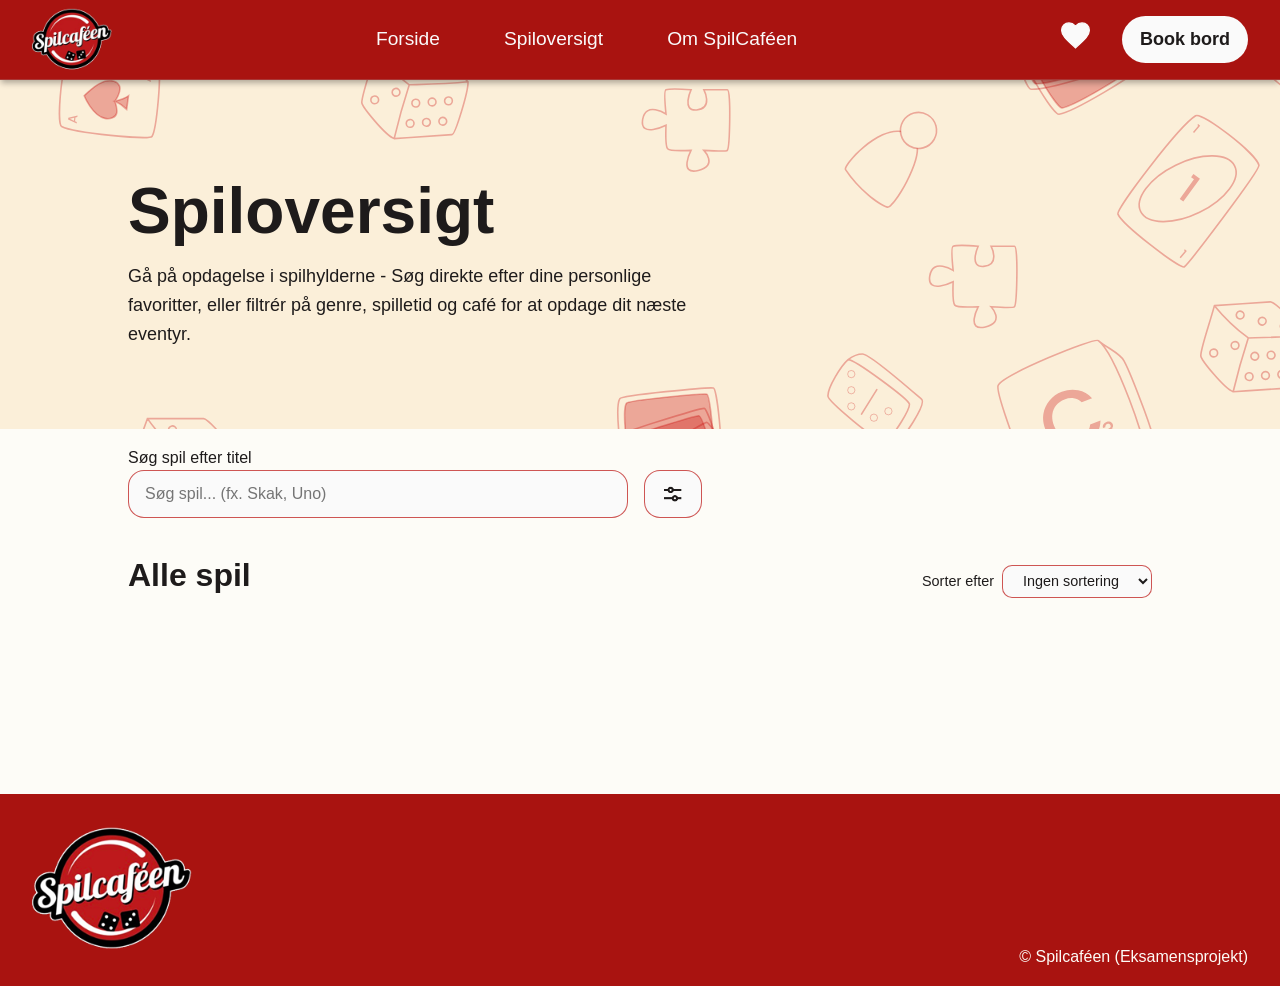
==== commit 6fd4fa9e: "Footer responsiv + Prøvet at fikse problem med layoutskifte i footer Lavet css for footeren, så den " ====
--- a/index.html
+++ b/index.html
@@ -238,11 +238,14 @@
     </dialog>
 
     <footer>
+
         <a href="index.html" aria-label="Gå til forside" class="logo-footer">
           <img
             src="images/logo.png"
-            alt="Spilcafe logo"
-          />
+            alt="Spilcafe logo" 
+            width="200"
+            height="200"
+          /> 
         </a>
 
         <p>© Spilcaféen (Eksamensprojekt)</p>
--- a/css/app.css
+++ b/css/app.css
@@ -15,6 +15,9 @@
   /* Backgrounds - Dark Mode */
   --bg: #FAFAFA;
   --bg-card: #f5f4f4;
+  --bg-hero: #fbefd9;
+  /*#fed1d1*/
+  /*#fbefd9*/
 
   /* Semantic */
   /* Semantic */
@@ -346,7 +349,7 @@
     display: flex;
     flex-direction: column;
     width: 100%;
-    background-color: #ffcccc;
+    background-color: var(--bg-hero);
     background-image: url('../images/baggrund.svg');
     
     background-position: center ;
@@ -785,7 +788,7 @@
 
   /* RESPONSIV Filter sektion */
 /* Table og mindre mobile enheder (Breakpoints) */
-@media (max-width: 768px) {
+@media (max-width: 900px) {
 
   .header-controls {
     gap: 0.5rem;
@@ -865,7 +868,7 @@
 }
 
 /* Responsive breakpoints */
-@media (max-width: 768px) {
+@media (max-width: 900px) {
   .games-header {
     flex-direction: row;
     justify-content: space-between;
@@ -968,7 +971,7 @@
   }
 
   /* Responsive design for smaller screens */
-  @media (max-width: 768px) {
+  @media (max-width: 900px) {
     .active-filters-section {
       padding: 1em 2rem;
     }
@@ -1036,6 +1039,9 @@
     display: flex;
     flex-direction: column;
     background: var(--bg-card);
+    
+  
+    border: 2px solid rgb(195, 195, 195);
     border-radius: var(--radius);
     box-shadow: var(--shadow);
     overflow: hidden;
@@ -1455,26 +1461,60 @@
 
 footer {
   display: flex;
-  flex-direction: wrap;
   flex-wrap: wrap;
-  padding: 1em 2em;
+  width: 100%;
+  padding: 16px 32px;
   justify-content: space-between;
   align-items: flex-end;
 
+
   background-color: var(--primary);
   
 }
 
+.logo-footer {
+  display: block;
+  width: 160px;
+  height: 160px;
+  flex: 0 0 160px;
+}
+
 .logo-footer img {
-  height: 10em;
-  width: 10em;
-
-}
+  display: block;
+  width: 160px;
+  height: 160px;
+  object-fit: contain; 
+}
+
+
 
 footer p {
   color: var(--primary-light);
   font-size: 16px;
-}
+  word-break: break-all;
+}
+
+
+@media (max-width: 480px) {
+  footer {
+    padding: 8px;
+  }
+
+  .logo-footer {
+    width: 80px;
+    height: 80px;
+    flex: 0 0 80px;
+  }
+
+  .logo-footer img {
+    width: 80px;
+    height: 80px;
+  }
+  
+}
+
+
+
 
 
 
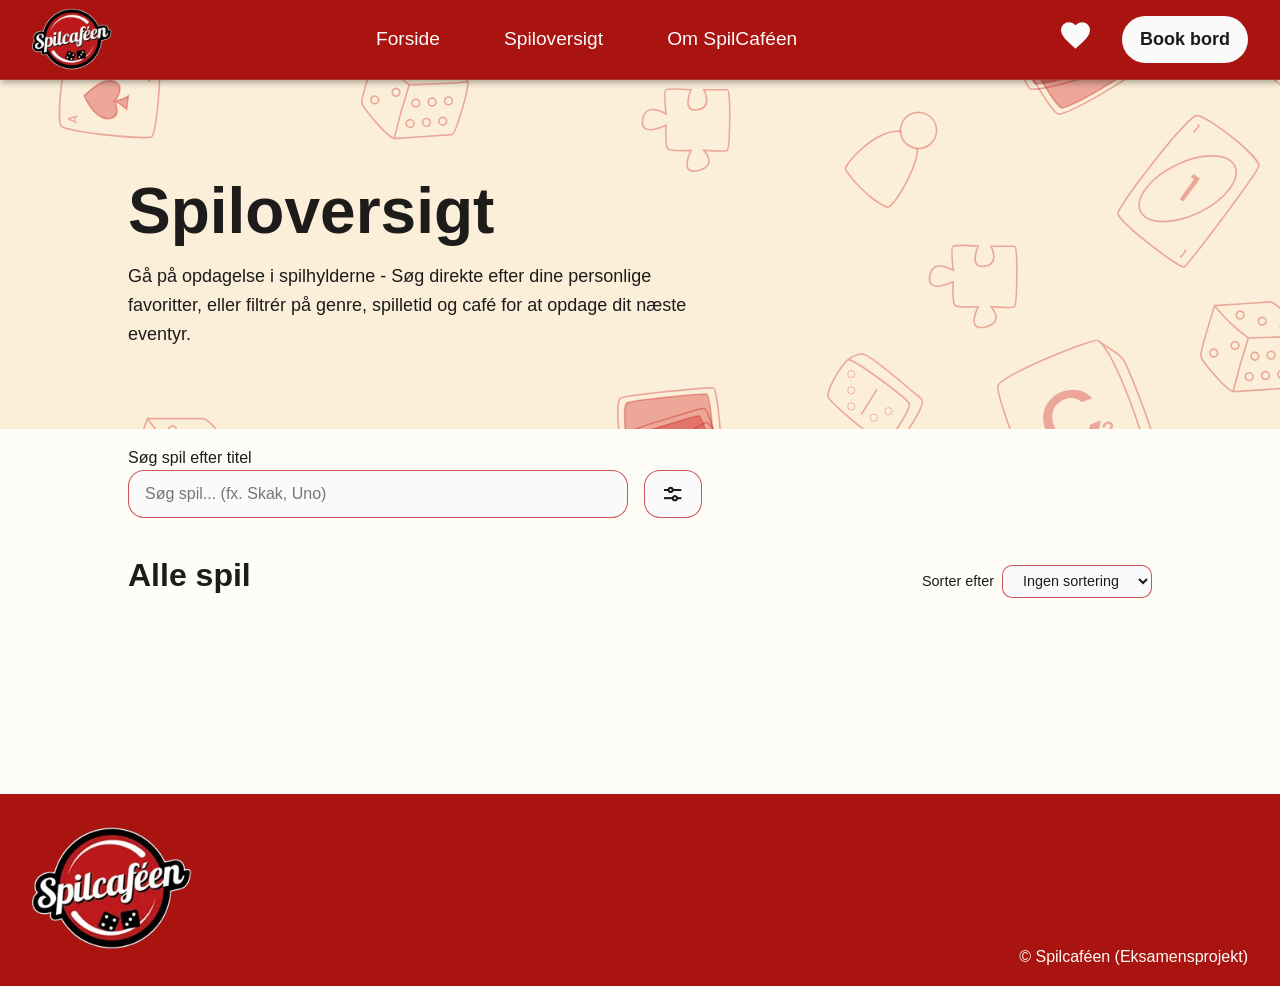
==== commit d37dce83: "Billede optimering - konvertering fra png til webp Jeg har konverteret alle png billedefiler til web" ====
--- a/index.html
+++ b/index.html
@@ -15,7 +15,7 @@
       <!--logo-->
       <a href="index.html" aria-label="Gå til forside" class="logo">
         <img
-          src="images/logo.png"
+          src="images/logo.webp"
           alt="Spilcafe logo"
           
         />
@@ -81,7 +81,7 @@
           class="filter-toggle"
           aria-label="Åbn filtre">
 
-          <img src="images/filtrerings-ikon.png" alt="" class="filter-icon" />
+          <img src="images/filtrerings-ikon.webp" alt="" class="filter-icon" />
           <span id="filter-badge" class="filter-badge" style="display: none"
             >0</span>
         </button>
@@ -241,7 +241,7 @@
 
         <a href="index.html" aria-label="Gå til forside" class="logo-footer">
           <img
-            src="images/logo.png"
+            src="images/logo.webp"
             alt="Spilcafe logo" 
             width="200"
             height="200"
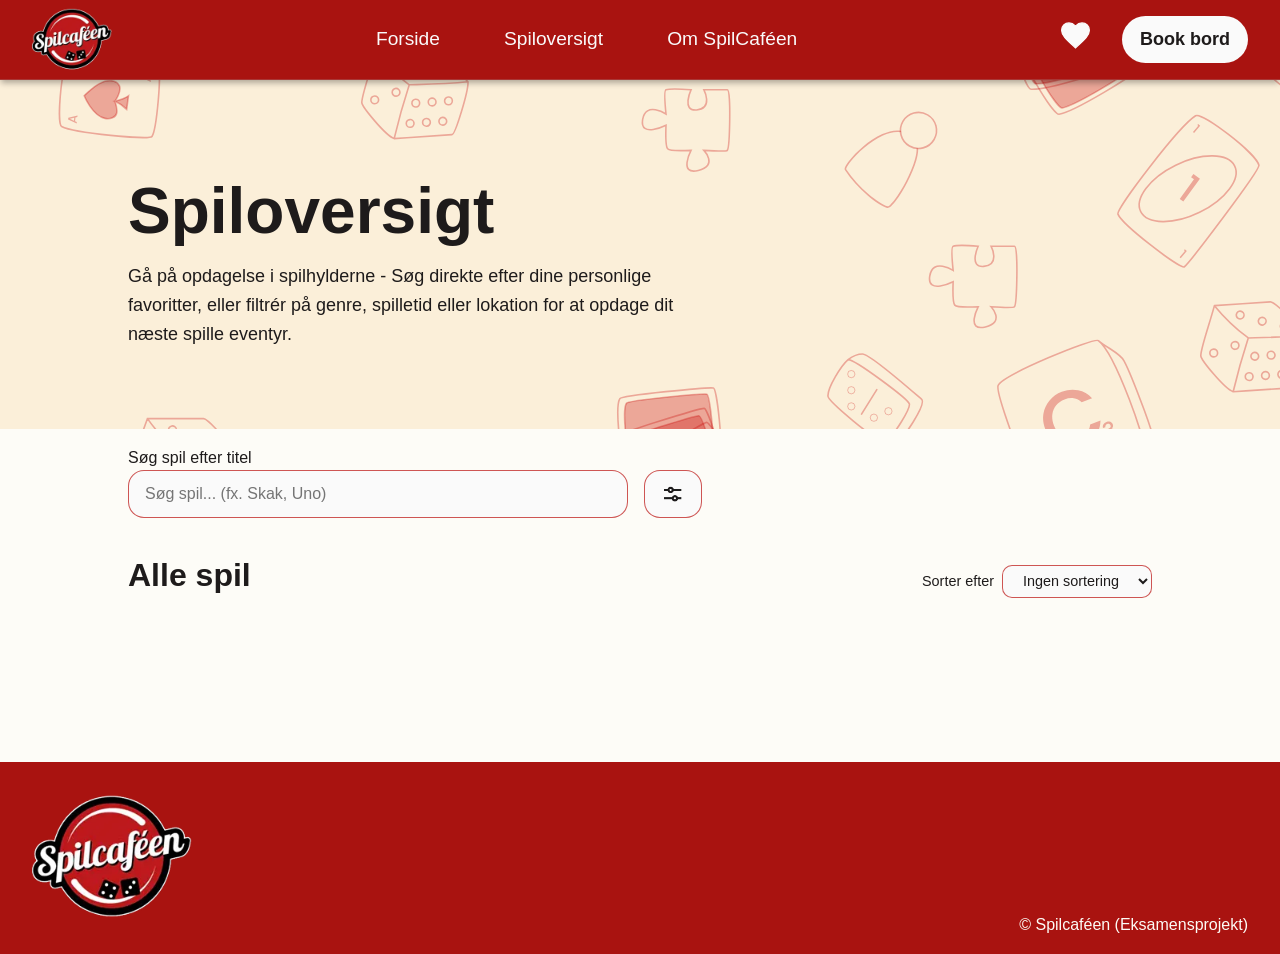
==== commit 7263c46d: "De sidste rettelser - Fjernet gamle JS filer, fikset billede og rettet dens billedsti på js filerne." ====
--- a/index.html
+++ b/index.html
@@ -2,9 +2,10 @@
 <html lang="da">
   <head>
     <meta charset="UTF-8" />
+    <meta name="description" content="Spiloversigt - Gå på opdagelse spilhylderne hos Spilcaféen og find det næste spil der skal spilles">
     <meta name="viewport" content="width=device-width, initial-scale=1.0" />
     <title>Spiloversigt | Spilcaféen</title>
-    <link rel="icon" type="image/x-icon" href="/images/logo.png">
+    <link rel="icon" type="image/x-icon" href="/images/logo.webp">
 
     <link rel="stylesheet" href="css/app.css" />
   </head>
@@ -58,7 +59,7 @@
       
       <section id="hero-spiloversigt">
         <h1>Spiloversigt</h1>
-        <p>Gå på opdagelse i spilhylderne - Søg direkte efter dine personlige favoritter, eller filtrér på genre, spilletid og café for at opdage dit næste eventyr.</p>
+        <p>Gå på opdagelse i spilhylderne - Søg direkte efter dine personlige favoritter, eller filtrér på genre, spilletid eller lokation for at opdage dit næste spille eventyr.</p>
 
       </section>
 
@@ -79,7 +80,7 @@
           type="button"
           id="filter-toggle"
           class="filter-toggle"
-          aria-label="Åbn filtre">
+          aria-label="Filtringsmenu knap">
 
           <img src="images/filtrerings-ikon.webp" alt="" class="filter-icon" />
           <span id="filter-badge" class="filter-badge" style="display: none"
@@ -245,6 +246,7 @@
             alt="Spilcafe logo" 
             width="200"
             height="200"
+            loading="lazy"
           /> 
         </a>
 
--- a/css/app.css
+++ b/css/app.css
@@ -7,19 +7,17 @@
   --secondary: rgba(202, 71, 69, 0.923);
   --primary-light: #fdfcf7;
   --secondary-light: #3c4043;
-
-  /* Text - Dark Mode Colors */
+  --focus: #ea4335;
+
+  /* Text  */
   --text: #1E1B1B;
   --text-light: #1E1B1B;  /*Bruges ikke*/
 
-  /* Backgrounds - Dark Mode */
+  /* Backgrounds */
   --bg: #FAFAFA;
   --bg-card: #f5f4f4;
   --bg-hero: #fbefd9;
-  /*#fed1d1*/
-  /*#fbefd9*/
-
-  /* Semantic */
+
   /* Semantic */
   --success: #34a853;
   --warning: #fbc02d;
@@ -51,13 +49,6 @@
   font-style: normal;
 }
 
-
-.dm-sans-bold {
-  font-family: "DM Sans", sans-serif;
-  font-optical-sizing: auto;
-  font-weight: 700;
-  font-style: normal;
-}
 
 .dm-sans-medium {
   font-family: "DM Sans", sans-serif;
@@ -385,6 +376,22 @@
 
    }
 
+   @media (max-width: 500px) {
+      #hero-spiloversigt {
+        
+        padding: 2em 2rem;
+        margin: auto;
+
+      }
+
+      #hero-spiloversigt p {
+         font-size: 16px;
+
+      }
+
+
+   }
+
 
 /* ============================================================
    FILTERBAR (SØG/SORT/FILTER/PLAYTIME//RYD-KNAP)
@@ -465,9 +472,9 @@
 }
 
 #clear-filters:hover {
-  background: var(--error);
+  background: var(--focus);
   color: white;
-  border-color: var(--error);
+  border-color: var(--focus);
   transform: translateY(-2px);
 }
 
@@ -612,7 +619,7 @@
   position: absolute;
   top: -5px;
   right: -5px;
-  background: var(--error);
+  background: var(--focus);
   color: white;
   border-radius: 50%;
   width: 20px;
@@ -672,7 +679,7 @@
   }
 
   .filter-panel-close:hover {
-    background-color: var(--error);
+    background-color: var(--focus);
     color: var(--primary-light);
   }
 
@@ -763,13 +770,13 @@
 
   .clear-btn {
     background: transparent;
-    color: var(--error);
-    border-color: var(--error);
+    color: var(--focus);
+    border-color: var(--focus);
     
   }
 
   .clear-btn:hover {
-    background: var(--error);
+    background: var(--focus);
     color: white;
   }
 
@@ -798,6 +805,8 @@
     
     font-size: 0.9rem;
   }
+
+  
 
   .filter-sektion {
     padding: 1em 2em;
@@ -1004,7 +1013,7 @@
   #game-list, .game-grid {
     display: grid;
     width: 100%;
-    grid-template-columns: repeat(1, 1fr); /*mobil, 1 kolonne i grided.*/
+    grid-template-columns: repeat(auto-fill, minmax(200px, 1fr)); /*mobil, 1 kolonne i grided.*/
     gap: 1.5rem;
     
     margin: auto;
@@ -1013,18 +1022,18 @@
   } 
 
   /* Tablet - op til 2 kolonner */
-  @media (min-width: 600px) {
+  @media (min-width: 400px) {
     #game-list, .game-grid {
-      grid-template-columns: repeat(auto-fill, minmax(250px, 1fr)); /*den propper så mange kolonner ind der overhovedet er plads til. Med en min bredde på 250px for hver kolonne*/
-      gap: 2rem;
-      padding: 2em 8rem;
+      grid-template-columns: repeat(auto-fill, minmax(240px, 1fr)); /*den propper så mange kolonner ind der overhovedet er plads til. Med en min bredde på 250px for hver kolonne*/
+      gap: 1.5rem;
+      padding: 2em 4rem;
       
     }
   }
 
 
   /* Store skærme - 4 kolonner */
-  @media (min-width: 1400px) {
+  @media (min-width: 901px) {
     #game-list, .game-grid {
       padding: 1em 8rem;
     
@@ -1265,7 +1274,7 @@
   }
 
   #close-dialog:hover {
-    background: var(--error);
+    background: var(--focus);
     color: white;
     transform: scale(1.1);
   }
@@ -1528,6 +1537,6 @@
 #main-sort-select:focus-visible, .game-card:focus-visible, .favorite-btn:focus-visible, #close-dialog:focus-visible,
 .active-filter-tag:focus-visible
 {
-  outline: 2px dashed var(--error);
+  outline: 2px dashed var(--focus);
     
 }
